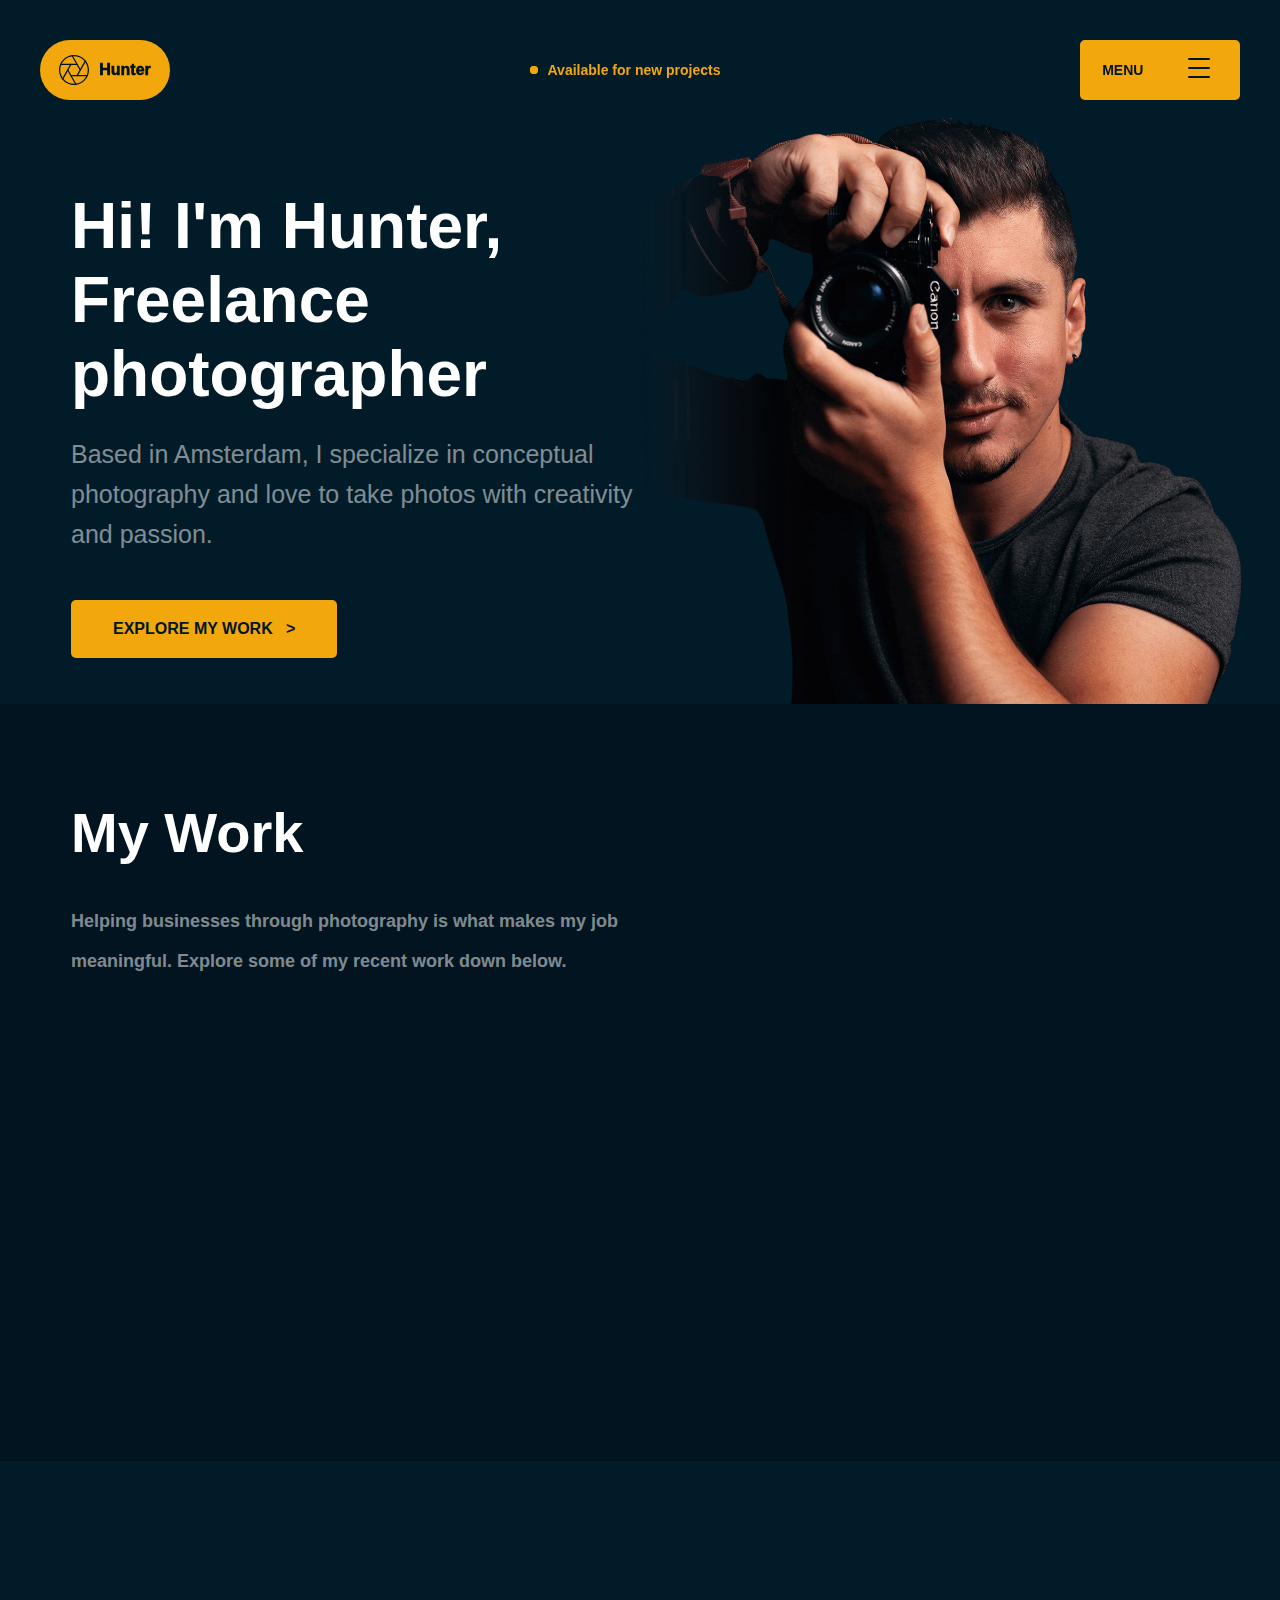
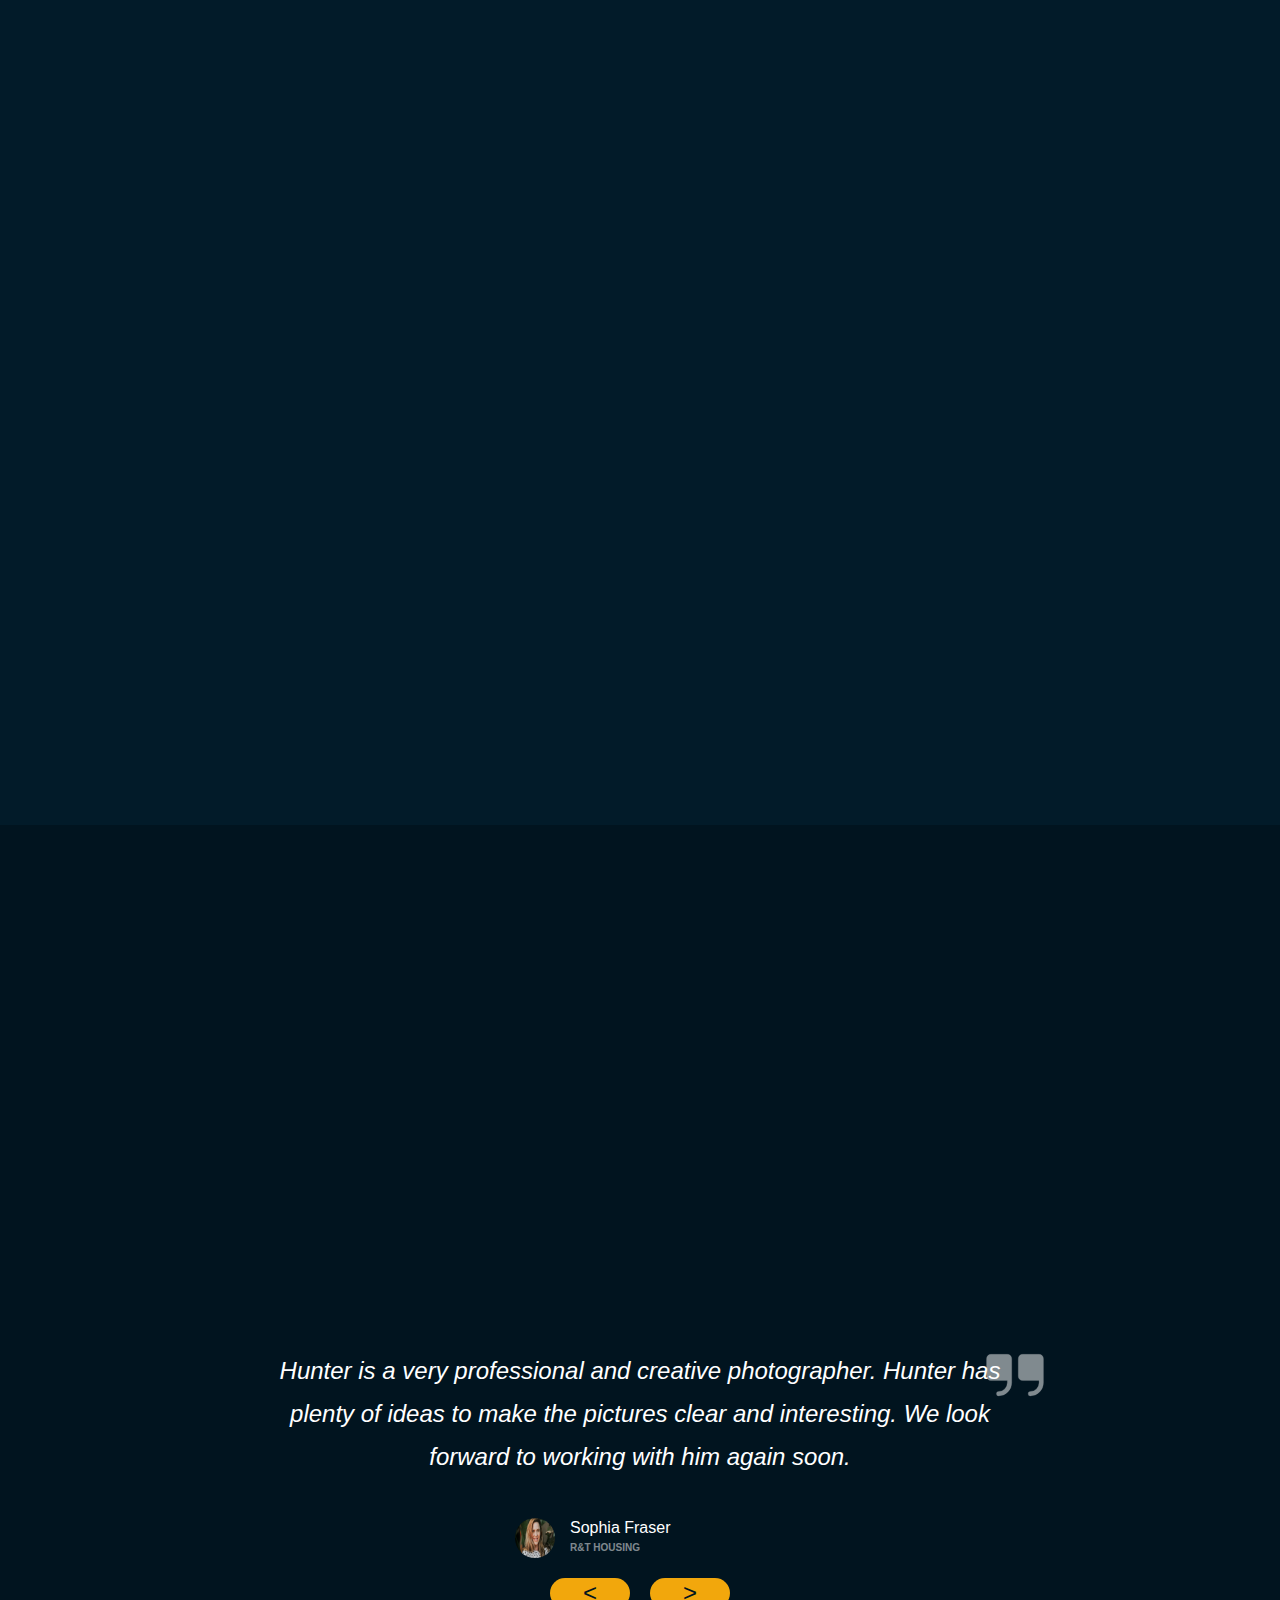
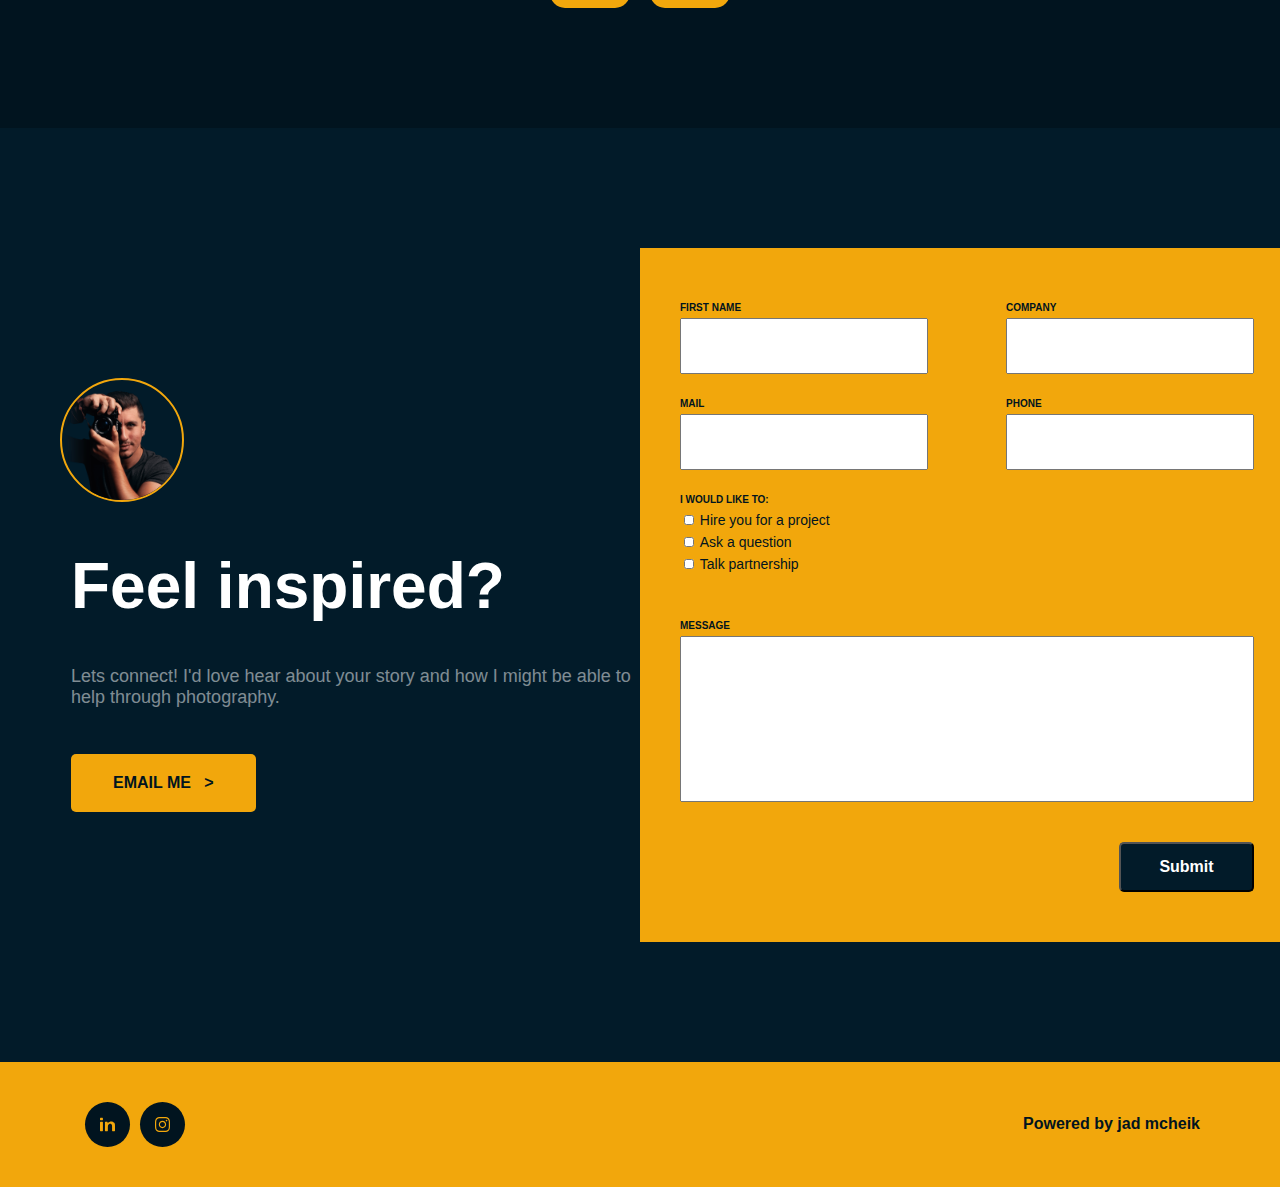
==== Index.Html @ 661935a6 "Add files via upload" ====
<!DOCTYPE html>
<html lang="en">
  <head>
    <meta charset="UTF-8" />
    <meta name="viewport" content="width=device-width, initial-scale=1.0" />
    <title>Document</title>

    <link rel="stylesheet" href="index.css" />
  </head>

  <body>
    <script src="index.js"></script>

    <div id="barDiv">
      <a href="." id="pageLink">
        <div id="hunterOuterDiv">
          <div id="hunter">
            <img src="hunterLogo.svg" id="hunterLogo" />
            <div id="hunterSpan">Hunter</div>
          </div>
        </div>
      </a>

      <div id="middleOfBar">
        <div id="roundedOuterDiv">
          <div id="roundedInnerDiv"></div>
        </div>
        <div>
          <a href="#getInTouch" id="availableSpan">
            <span>Available for new projects </span></a
          >
        </div>
      </div>
      <div id="biggestMenuDiv" >
        <div id="menuDiv" onclick="displayMenu()">
          <div id="menuSpan"><span> MENU </span></div>

          <div id="nav-icon2">
            <span></span>
            <span></span>
            <span></span>
            <span></span>
            <span></span>
            <span></span>
          </div>
        </div>
        <script src="https://code.jquery.com/jquery-3.6.0.min.js"></script>

        <script>
          $(document).ready(function () {
            function toggleHamburger() {
              $("#nav-icon2").toggleClass("open");
            }

            $("#menuDiv").click(function () {
              toggleHamburger();
            });

           
          });
        </script>

        <div id="menu-content">
          <a href="#secondTitle">Portfolio</a>
          <a href="#AboutMe">About me</a>
          <a href="#logoIpsmDiv">Clients</a>
          <a href="#getInTouch">Get in touch</a>
        </div>
      </div>
    </div>

    <div id="firstContainer">
      <div id="firstTitle" class="slideUp">
        <h1>Hi! I'm Hunter, Freelance photographer</h1>
        <span id="span1"
          >Based in Amsterdam, I specialize in conceptual photography and love
          to take photos with creativity and passion.</span
        >
        <a
          href="#myWork"
          id="exploreMyWork"
          onmouseover="ChangeIcon(this)"
          onmouseout="ResetIcon(this)"
        >
          EXPLORE MY WORK &nbsp; <span id="greaterThan"> > </span></a
        >
      </div>

      <div><img src="guy.png" id="guyImage" /></div>
    </div>

    <div id="myWork">
      <div id="secondTitle">
        <p>My Work</p>
        <span id="span2">
          Helping businesses through photography is what makes my job
          meaningful. Explore some of my recent work down below.</span
        >
      </div>

      <div id="hello" class="MWF" style="visibility: hidden">
        <!-- MWF stands for MyWork Fields -->
        <div class="MWFBar">
          <div class="MWFTitle">
            <span class="MWFTitleNumber">01/</span>
            <span class="MWFTitleText"> Interior photography </span>
          </div>

          <div class="MWFCategories">
            <div class="categories">Real estate</div>
            <div class="categories">Interior design</div>
          </div>
        </div>

        <div class="MWFImages">
          <div class="Container">
            <div class="IMGDIV"><img src="Interior 1.jpg" /></div>
            <div class="yellowLayer">
              <div class="ContentVIEW"><span> VIEW </span></div>
            </div>
          </div>
          <div class="Container">
            <div class="IMGDIV"><img src="Interior 2.jpg" /></div>
            <div class="yellowLayer">
              <div class="ContentVIEW"><span> VIEW </span></div>
            </div>
          </div>
          <div class="Container">
            <div class="IMGDIV"><img src="Interior 3.jpg" /></div>
            <div class="yellowLayer">
              <div class="ContentVIEW"><span> VIEW </span></div>
            </div>
          </div>
        </div>

        <div class="invisibleImages" id="invImg1">
          <div class="Container">
            <div class="IMGDIV"><img src="Interior 4.jpg" /></div>
            <div class="yellowLayer">
              <div class="ContentVIEW"><span> VIEW </span></div>
            </div>
          </div>
          <div class="Container">
            <div class="IMGDIV"><img src="Interior 5.jpg" /></div>
            <div class="yellowLayer">
              <div class="ContentVIEW"><span> VIEW </span></div>
            </div>
          </div>
          <div class="Container">
            <div class="IMGDIV"><img src="Interior 6.jpg" /></div>
            <div class="yellowLayer">
              <div class="ContentVIEW"><span> VIEW </span></div>
            </div>
          </div>
          <div class="Container">
            <div class="IMGDIV"><img src="Interior 7.jpg" /></div>
            <div class="yellowLayer">
              <div class="ContentVIEW"><span> VIEW </span></div>
            </div>
          </div>
          <div class="Container">
            <div class="IMGDIV"><img src="Interior 8.jpg" /></div>
            <div class="yellowLayer">
              <div class="ContentVIEW"><span> VIEW </span></div>
            </div>
          </div>
          <div class="Container">
            <div class="IMGDIV"><img src="Interior 9.jpg" /></div>
            <div class="yellowLayer">
              <div class="ContentVIEW"><span> VIEW </span></div>
            </div>
          </div>
        </div>

        <div class="viewFullGallery" id="VFG1" onclick="ChangeThisIcon(this)">
          <div>VIEW FULL GALLERY &nbsp;</div>
          <div><img src="toDown.svg" id="arrow1" class="arrowIcon" /></div>
        </div>
      </div>
    </div>

    <div id="AboutMe">
      <div id="AboutMeImages">
        <div><img src="About Image 1.jpg" id="AboutImage1" /></div>
        <div>
          <img src="About Image 2.jpg" id="AboutImage2" class="rightToLeft" />
        </div>
      </div>

      <div id="thirdTitle" style="visibility: hidden">
        <h2>Why I fell in love with photography</h2>
        <span id="span3"
          >Lorem ipsum dolor sit amet, consectetur adipiscing elit. Suspendisse
          varius enim in eros elementum tristique. Duis cursus, mi quis viverra
          ornare, eros dolor interdum nulla, ut commodo diam libero vitae erat.
          Aenean faucibus nibh et justo cursus id rutrum lorem imperdiet. Nunc
          ut sem vitae risus tristique posuere.<br /><br />

          Lorem ipsum dolor sit amet, consectetur adipiscing elit. Suspendisse
          varius enim in eros elementum tristique. Duis cursus, mi quis viverra
          ornare, eros dolor interdum nulla, ut commodo diam libero vitae erat.
          Aenean faucibus nibh et justo cursus id rutrum lorem imperdiet. Nunc
          ut sem vitae risus tristique posuere.</span
        >

        <a
          href="#getInTouch"
          id="workWithMe"
          onmouseover="ChangeIcon(this)"
          onmouseout="ResetIcon(this)"
        >
          WORK WITH ME &nbsp; <span id="greaterThan1"> > </span></a
        >
      </div>
    </div>
    <div id="logoIpsmDiv">
      <div id="logoIpsum1" style="visibility: hidden">
        <div><img src="Logo Ipsum 1.svg" /></div>
        <div><img src="Logo Ipsum 2.svg" /></div>
        <div><img src="Logo Ipsum 3.svg" /></div>
        <div><img src="Logo Ipsum 4.svg" /></div>
      </div>

      <div id="logoIpsum2" style="visibility: hidden">
        <div><img src="Logo Ipsum 2.svg" /></div>
        <div><img src="Logo Ipsum 3.svg" /></div>
        <div><img src="Logo Ipsum 4.svg" /></div>
        <div><img src="Logo Ipsum 1.svg" /></div>
      </div>

      <div id="logoIpsum3" style="visibility: hidden">
        <div><img src="Logo Ipsum 4.svg" /></div>
        <div><img src="Logo Ipsum 1.svg" /></div>
        <div><img src="Logo Ipsum 2.svg" /></div>
        <div><img src="Logo Ipsum 3.svg" /></div>
      </div>
    </div>

    <div id="comments">
      <div id="commentsOuterDiv">
        <div id="quotesImgDiv"><img src="Quotes.svg" id="QuotesImg" /></div>

        <div class="slides">
          <div>
            Hunter is a very professional and creative photographer. Hunter has
            plenty of ideas to make the pictures clear and interesting. We look
            forward to working with him again soon.
          </div>
          <div class="commentInfo">
            <div class="commentIMGDiv">
              <img src="Sofia fraser.jpg" class="commentIMG" />
            </div>
            <div class="commentIMGInfo">
              <div class="commentName">Sophia Fraser</div>
              <div class="commentMajor">R&T HOUSING</div>
            </div>
          </div>
        </div>

        <div class="slides">
          <div>
            We were looking for a photographer that could deliver corporate yet
            personal photos of our company and we’re happy to say that Hunter
            exceeded our expectations.
          </div>
          <div class="commentInfo">
            <div class="commentIMGDiv">
              <img src="ALESSANDRO.jpg" class="commentIMG" />
            </div>
            <div class="commentIMGInfo">
              <div class="commentName">Alessandro Rutledge</div>
              <div class="commentMajor">CLEARSKY</div>
            </div>
          </div>
        </div>

        <div class="slides">
          <div>
            I can't thank Hunter enough. As an interior designer it is a blast
            to work with Hunter. He masters capturing the ''feeling'' of a room
            and guides you through his process step by step.
          </div>
          <div class="commentInfo">
            <div class="commentIMGDiv">
              <img src="MAX DUNCAN.jpg" class="commentIMG" />
            </div>
            <div class="commentIMGInfo">
              <div class="commentName">Max Duncan</div>
              <div class="commentMajor">MD INTERIOR DESIGN</div>
            </div>
          </div>
        </div>
      </div>

      <div id="commentsButtonsDiv">
        <div class="commentButton" onclick="plusDivs(-1)">&lt;</div>
        <div class="commentButton" onclick="plusDivs(1)">></div>

        <script>
          var slideIndex = 1;
          showDivs(slideIndex);

          function plusDivs(n) {
            showDivs((slideIndex += n));
          }

          function showDivs(n) {
            var i;
            var x = document.getElementsByClassName("slides");
            if (n > x.length) {
              slideIndex = 1;
            }
            if (n < 1) {
              slideIndex = x.length;
            }
            for (i = 0; i < x.length; i++) {
              x[i].style.display = "none";
            }
            x[slideIndex - 1].style.display = "flex";
          }
        </script>
      </div>
    </div>

    <div id="getInTouch">
      <div id="leftDiv">
        <div><img src="guy.png" class="slideUp" id="roundedGuyImg" /></div>
        <div id="lastTitle" class="slideUp">
          <h1>Feel inspired?</h1>
          <span id="span4"
            >Lets connect! I'd love hear about your story and how I might be
            able to help through photography.</span
          >
          <a
            href="#"
            id="emailMe"
            onmouseover="ChangeIcon(this)"
            onmouseout="ResetIcon(this)"
          >
            EMAIL ME &nbsp; <span id="greaterThan2"> > </span></a
          >
        </div>
      </div>

      <div id="formDiv">
        <div>
          <div class="innerDiv">
            <div>FIRST NAME</div>
            <div><input type="text" name="fname" /></div>
          </div>

          <div class="innerDiv">
            <div>COMPANY</div>
            <div><input type="text" name="company" /></div>
          </div>
        </div>

        <div>
          <div class="innerDiv">
            <div>MAIL</div>
            <div><input type="email" name="mail" /></div>
          </div>

          <div class="innerDiv">
            <div>PHONE</div>
            <div><input type="number" name="phone" /></div>
          </div>
        </div>

        <div id="checkboxDiv">
          <div class="innerDiv">
            <div>I WOULD LIKE TO:</div>
            <div>
              <div>
                <input type="checkbox" id="project" name="project" />
                <label for="project"> Hire you for a project</label><br />
              </div>
              <div>
                <input type="checkbox" id="question" name="question" />
                <label for="question"> Ask a question</label><br />
              </div>
              <div>
                <input type="checkbox" id="partnership" name="partnership" />
                <label for="partnership"> Talk partnership</label><br /><br />
              </div>
            </div>
          </div>
        </div>

        <div id="messageDiv">
          <div class="innerDiv">
            <div>MESSAGE</div>

            <textarea> </textarea>
          </div>
        </div>

        <div>
          <div class="innerDiv" id="submitFormDiv">
            <input type="button" value="Submit" id="submitForm" />
          </div>
        </div>
      </div>
    </div>

    <div id="signature">
      <div id="signatureLogos">
        <div><img src="linkedinlogo.svg" /></div>
        <div><img src="Instagram.svg" /></div>
      </div>

      <div>Powered by jad mcheik</div>
    </div>
  </body>
</html>
---- index.css ----
.slideUp {
  animation-name: slideUp;

  animation-duration: 1s;

  visibility: visible;
}

@keyframes slideUp {
  0% {
    opacity: 0;
    transform: translateY(10%);
  }

  100% {
    opacity: 1;
    transform: translateY(0%);
  }
}

body {
  padding: 0px;
  margin: 0px;
  width: 100%;
  background-color: #01141f;
  font-family: sans-serif;
}

#firstContainer {
  background-color: #021b29;
  display: grid;
  padding-top: 60px;
  margin: 0px;
  grid-template-columns: 50% 50%;
}

#firstTitle,
#secondTitle,
#thirdTitle,
#lastTitle {
  margin-top: 40px;
  padding-left: 71px;
  font-size: 32px;
  color: white;
  display: flex;

  flex-flow: column nowrap;
  justify-content: center;
}

#secondTitle {
  width: 600px;
}

#thirdTitle {
  padding: 50px 50px 100px 0px;
}

#guyImage {
  width: 100%;
  height: 100%;
}

#greaterThan,
#greaterThan1,
#greaterThan2 {
  display: inline-block;
}

#exploreMyWork,
#workWithMe,
#emailMe,
.viewFullGallery {
  text-decoration: none;
  color: rgb(1, 20, 31);
  background-color: #f2a70c;
  padding: 20px 42px;
  border-radius: 5px;
  width: fit-content;
  font-size: 16px;
  margin-top: 46px;
  font-weight: bold;
}

#span1,
#span2,
#span3 {
  color: rgba(255, 255, 255, 0.5);
  font-size: 25px;
  line-height: 40px;
  margin-top: -20px;
}

#span2,
#span3,
#span4 {
  color: rgba(255, 255, 255, 0.5);
  font-size: 18px;
}

#barDiv {
  width: 100%;
  height: 140px;
  display: flex;
  flex-flow: row nowrap;
  align-items: center;
  justify-content: space-between;
  background-color: transparent;
  position: fixed;
  z-index: 2;
}

#hunterOuterDiv {
  width: 130px;
  height: 60px;

  margin-left: 40px;
}

a:active {
  color: red;
}

#hunter {
  display: flex;
  align-items: center;
  justify-content: center;
  flex-flow: row nowrap;
  padding: auto;
  background-color: #f2a70c;
  color: rgb(1, 20, 31);

  border-top-right-radius: 30px;
  border-bottom-right-radius: 30px;
  border-top-left-radius: 30px;
  border-bottom-left-radius: 30px;
  width: 130px;
  height: 60px;

  right: 0;
  top: 0;
  cursor: pointer;
}

#hunterLogo {
  width: 30px;
  height: 30px;
  margin-left: 10px;
  margin-right: 10px;
}

#pageLink {
  text-decoration: none;
}

#hunterSpan {
  font-size: 16px;
  line-height: 30px;
  opacity: 1;
  font-weight: 1000;
  margin-right: 10px;
}

#middleOfBar {
  display: flex;
  flex-flow: row nowrap;
  align-items: center;
  justify-content: center;
  width: 200px;
  padding: 10px;
  opacity: 1;
  transition-duration: 0.3s;
}

#roundedOuterDiv {
  width: 8px;
  height: 8px;
  border-radius: 50%;
  background-color: #f2a70c;
}

@keyframes roundedInnerDiv {
  to {
    transform: scale3d(2.5, 2.5, 2.5);
    opacity: 20%;
  }
}

#roundedInnerDiv {
  width: 8px;
  height: 8px;
  border-radius: 50%;
  background-color: #f2a70c;
  animation-name: roundedInnerDiv;
  animation-duration: 1s;
  animation-iteration-count: infinite;
  animation-timing-function: ease-in-out;
}

#availableSpan {
  text-decoration: none;
  color: #f2a70c;
  font-weight: bold;
  font-size: 14px;
  line-height: 20px;
  padding-left: 10px;
}

#menuDiv {
  display: flex;
  flex-flow: row nowrap;
  background-color: #f2a70c;
  color: rgb(1, 20, 31);
  padding: auto;
  border-radius: 5px;
  width: fit-content;
  font-size: 14px;
  line-height: 20px;
  font-weight: 800;
  margin-right: 40px;
  right: 0;
  top: 0;
  width: 160px;
  height: 60px;
  align-items: center;
  justify-content: space-around;
  cursor: pointer;
}

#menu-content {

  background-color: #f2a70c;
  min-width: 160px;
  border-bottom-right-radius: 30px;
  border-bottom-left-radius: 5px;
  margin-top: 90px;
  height: 0;
  opacity: 0;
  position: absolute;
  transition: all 0.5s ease-in-out;
  top: 0;
}

#menu-content a {
  color: rgba(22, 19, 19, 0.8);
  padding: 12px 16px;
  text-decoration: none;
  display: block;
  font-weight: 600;
  font-size: 16px;
}

#menu-content a:hover {
  text-decoration: underline;
}

#nav-icon2 {
  width: 30px;
  height: 25px;
  position: relative;
  -webkit-transform: rotate(0deg);
  -moz-transform: rotate(0deg);
  -o-transform: rotate(0deg);
  transform: rotate(0deg);
  -webkit-transition: 0.5s ease-in-out;
  -moz-transition: 0.5s ease-in-out;
  -o-transition: 0.5s ease-in-out;
  transition: 0.5s ease-in-out;
  cursor: pointer;
}

#nav-icon2 span {
  display: block;
  position: absolute;
  height: 2px;
  width: 50%;
  background: rgb(1, 20, 31);
  opacity: 1;
  -webkit-transform: rotate(0deg);
  -moz-transform: rotate(0deg);
  -o-transform: rotate(0deg);
  transform: rotate(0deg);
  -webkit-transition: 0.25s ease-in-out;
  -moz-transition: 0.25s ease-in-out;
  -o-transition: 0.25s ease-in-out;
  transition: 0.25s ease-in-out;
}

#nav-icon2 span:nth-child(even) {
  left: 25%;
  border-radius: 0 4.5px 4.5px 0;
}

#nav-icon2 span:nth-child(odd) {
  left: 0px;
  border-radius: 4.5px 0 0 4.5px;
}

#nav-icon2 span:nth-child(1),
#nav-icon2 span:nth-child(2) {
  top: 0px;
}

#nav-icon2 span:nth-child(3),
#nav-icon2 span:nth-child(4) {
  top: 9px;
}

#nav-icon2 span:nth-child(5),
#nav-icon2 span:nth-child(6) {
  top: 18px;
}

#nav-icon2.open span:nth-child(1),
#nav-icon2.open span:nth-child(6) {
  -webkit-transform: rotate(45deg);
  -moz-transform: rotate(45deg);
  -o-transform: rotate(45deg);
  transform: rotate(45deg);
}

#nav-icon2.open span:nth-child(2),
#nav-icon2.open span:nth-child(5) {
  -webkit-transform: rotate(-45deg);
  -moz-transform: rotate(-45deg);
  -o-transform: rotate(-45deg);
  transform: rotate(-45deg);
}

#nav-icon2.open span:nth-child(1) {
  left: 2.5px;
  top: 3.5px;
}

#nav-icon2.open span:nth-child(2) {
  left: calc(50% - 2.5px);
  top: 3.5px;
}

#nav-icon2.open span:nth-child(3) {
  left: -50%;
  opacity: 0;
}

#nav-icon2.open span:nth-child(4) {
  left: 100%;
  opacity: 0;
}

#nav-icon2.open span:nth-child(5) {
  left: 2.5px;
  top: 14.4px;
}

#nav-icon2.open span:nth-child(6) {
  left: calc(50% - 2.5px);
  top: 14.5px;
}

#secondTitle {
  font-size: 56px;
  font-weight: bold;
}

.MWF {
  display: flex;
  flex-flow: column nowrap;
  padding: 40px 80px 40px 66px;
}

.MWFBar {
  display: flex;
  flex-flow: row nowrap;
  align-items: center;
  justify-content: space-between;
  margin-right: -20px;
  margin-bottom: 20px;
}

.MWFTitleNumber {
  color: #f2a70c;
  font-size: 18px;
  font-weight: 700;
}

.MWFTitleText {
  font-size: 24px;
  color: white;
  font-weight: bold;
}

.MWFCategories {
  display: flex;
  flex-flow: row nowrap;
}

.categories {
  font-size: 14px;
  font-weight: 600;
  background-color: #021b29;
  color: rgba(255, 255, 255, 0.5);
  margin-left: 10px;
  padding: 10px 20px;
  border-top-right-radius: 30px;
  border-bottom-right-radius: 30px;
  border-top-left-radius: 30px;
  border-bottom-left-radius: 30px;
}

.MWFImages {
  display: grid;
  grid-template-columns: 30% 30% 30%;

  justify-content: space-between;
  column-gap: 40px;
  row-gap: 40px;
  margin: 0px;
}

.MWFImages > div {
  width: 380px;
  height: 240px;
  cursor: pointer;
}

.ContentVIEW {
  opacity: 1;
  font-size: 12px;
  font-weight: 700;
  display: block;
  width: 40px;
  text-align: center;
  padding: 10px;
  border-top-right-radius: 30px;
  border-bottom-right-radius: 30px;
  border-top-left-radius: 30px;
  border-bottom-left-radius: 30px;

  background-color: rgb(1, 20, 31);
  color: white;
}

.yellowLayer {
  opacity: 0.85;
  display: none;
  align-items: center;
  justify-content: center;
  position: relative;
  margin-top: -68%;
  background-color: #f2a70c;
  width: 380px;
  height: 255px;

  border-radius: 5px;
}

.Container:hover .yellowLayer {
  display: flex;
}

.MWFImages img {
  width: 100%;
  height: 100%;
  border-radius: 5px;
}

.invisibleImages {
  display: none;
}

.visibleImages {
  display: grid;
  grid-template-columns: 30% 30% 30%;

  justify-content: space-between;
  column-gap: 40px;
  row-gap: 40px;
  margin: 0px;
  margin-top: 40px;
}

.visibleImages > div {
  width: 380px;
  height: 240px;

  cursor: pointer;
}

.visibleImages img {
  width: 100%;
  height: 100%;
  border-radius: 5px;
}

.viewFullGallery {
  align-self: flex-end;
  display: flex;
  flex-flow: row nowrap;
  margin-right: -20px;
  cursor: pointer;
}

.arrowIcon {
  width: 10px;
  height: 10px;
  padding-left: 10px;
}

#AboutMe {
  background-color: #021b29;
  display: grid;
  padding-top: 60px;
  padding-right: 60px;
  margin: 0px;
  grid-template-columns: 50% 50%;

  justify-content: center;
  align-content: center;
}

#AboutMeImages {
  z-index: 1;
  display: flex;
  flex-flow: column nowrap;
  align-items: center;
  justify-content: center;
}

#AboutMeImages div img {
  width: 450px;
  height: 300px;
}

#AboutImage1 {
  rotate: 15deg;
  box-sizing: border-box;
  transition: 1s;
  padding-right: 450px;
}

#AboutImage2 {
  rotate: z -15deg;
  box-sizing: border-box;
  transition: 1s;
  padding-left: 450px;
}

#logoIpsmDiv {
  margin-top: 120px;
}

.logoIpsum {
  width: 100%;
  display: grid;
  grid-template-columns: 20% 20% 20% 20%;
  align-content: center;
  justify-content: center;
  margin: 40px 0;
  column-gap: 40px;
}

.logoIpsum div {
  display: flex;
  align-items: center;
  justify-content: center;
  background-color: #021b29;
  height: 200px;
}

.logoIpsum div img {
  opacity: 50%;
}

.logoIpsum div:hover img {
  opacity: 100%;
}

#QuotesImg {
  width: 70px;
  height: 70px;
  opacity: 0.5;
  z-index: 0;
}

#quotesImgDiv {
  margin-left: 740px;
  margin-top: 40px;

  position: absolute;
}

#comments {
  display: flex;
  flex-flow: column nowrap;
  align-items: center;
}

.slides {
  display: none;

  flex-flow: column nowrap;
  align-items: center;
  justify-content: space-around;
  color: white;
  width: 800px;

  z-index: 1;
  margin-top: 30px;
}

.slides > div {
  font-weight: 400;
  text-align: center;
  line-height: 43px;
  font-size: 24px;
  font-style: italic;
  margin: 20px;
}

.commentInfo {
  display: flex;
  flex-flow: row nowrap;
  align-items: center;
  justify-content: flex-start;
  width: 250px;
}

.commentIMG {
  width: 40px;
  height: 40px;
  border-radius: 50%;
}

.commentIMGDiv {
  display: flex;
  align-items: center;
  justify-content: center;
  margin-right: 15px;
}

.commentIMGInfo {
  display: flex;
  flex-flow: column nowrap;
  align-items: flex-start;
  justify-content: space-between;
  font-weight: 500;
  text-align: center;
  line-height: 20px;
  font-size: 16px;
  font-style: normal;
  width: fit-content;
}

.commentMajor {
  font-weight: 700;
  text-align: normal;
  font-style: normal;

  color: rgba(255, 255, 255, 0.5);
  font-size: 10px;
}

#commentsButtonsDiv {
  display: flex;
  width: 180px;
  flex-flow: row nowrap;
  justify-content: space-between;
}

.commentButton {
  background-color: #f2a70c;
  color: rgb(1, 20, 31);

  border-top-right-radius: 50px;
  border-bottom-right-radius: 50px;
  border-top-left-radius: 50px;
  border-bottom-left-radius: 50px;
  height: 30px;
  width: 80px;
  display: flex;
  align-items: center;
  justify-content: center;
  font-size: 24px;

  cursor: pointer;
}

#getInTouch {
  background-color: #021b29;
  display: grid;
  padding: 120px 0px;

  margin-top: 120px;

  grid-template-columns: 50% auto;
}

#leftDiv {
  display: flex;
  flex-flow: column nowrap;
  align-items: flex-start;
  justify-content: center;
}

#lastTitle {
  margin-top: 0px;
}

#roundedGuyImg {
  border: 2px solid #f2a70c;
  height: 120px;
  width: 120px;
  border-radius: 50%;
  margin-left: 60px;
}

#formDiv {
  background-color: #f2a70c;
  display: flex;
  flex-flow: column nowrap;
  justify-content: space-between;

  font-size: 10px;
  line-height: 20px;
  color: rgb(1, 20, 31);

  padding: 40px;
  width: 574px;
  margin-right: 70px;
}

#formDiv > div {
  padding: 10px 0px;
  display: flex;
  flex-flow: row nowrap;

  align-items: center;
  justify-content: space-between;
}

.innerDiv {
  display: flex;
  flex-flow: column nowrap;
  font-weight: bold;
  align-items: flex-start;
}

#formDiv input {
  width: 240px;
  height: 50px;
}

#checkboxDiv {
  display: flex;
  flex-flow: column nowrap;
  align-self: flex-start;
}

#checkboxDiv input {
  width: 10px;
  height: 10px;
}

#checkboxDiv label {
  font-size: 14px;
  font-weight: 400;
}

#messageDiv {
  display: flex;
  flex-flow: column nowrap;
  align-self: flex-start;
  align-items: flex-start;
  width: 100%;
}

#messageDiv div {
  width: 100%;
}

#messageDiv div textarea {
  width: 99%;
  height: 160px;
  resize: none;
}

#submitFormDiv {
  width: 100%;
  display: flex;
  align-items: flex-end;
  justify-content: flex-end;
}

#submitFormDiv input {
  margin-top: 20px;
  color: white;
  background-color: #021b29;
  width: 135px;
  border-radius: 5px;
  align-self: flex-end;
  justify-self: flex-end;
  font-size: 16px;
  line-height: 20px;
  font-weight: bold;
}

#submitFormDiv input:hover {
  animation-name: translateSubmit;
  animation-duration: 0.3s;
  transform: translateY(-10%);
}

@keyframes translateSubmit {
  from {
    transform: translateY(0%);
  }

  to {
    transform: translateY(-10%);
  }
}

#signature {
  display: flex;
  flex-flow: row nowrap;
  align-items: center;
  justify-content: space-between;

  background-color: #f2a70c;
  color: #01141f;
  font-weight: bold;
  padding: 40px 80px;
}

#signatureLogos {
  display: flex;
  align-items: space-between;
  justify-content: space-between;
}

#signatureLogos div {
  margin: 0px 5px;
  width: 25px;
  height: 25px;

  display: flex;
  align-items: center;
  justify-content: center;
  background-color: #01141f;
  border-radius: 50%;
  padding: 10px;
}

#signature img {
  width: 15px;
  height: 15px;
}

@media screen and (max-width: 1180px) {
  #firstContainer {
    grid-template-columns: 100%;
    padding-top: 30px;
  }

  #firstTitle {
    padding-left: 20px;
    font-size: 32px;
  }

  #exploreMyWork {
    padding: 20px 42px;

    font-size: 20px;
    margin-top: 46px;
  }

  #span1 {
    font-size: 30px;
  }
}

@media screen and (max-width: 650px) {
  #middleOfBar {
    display: none;
  }
}

@media screen and (max-width: 450px) {
  #firstContainer {
    padding-top: 10px;
  }

  #firstTitle {
    font-size: 22px;
    padding-left: 10px;
  }

  #span1 {
    font-size: 18px;
  }

  #exploreMyWork {
    font-size: 17px;
  }

  #barDiv {
    height: 70px;
  }

  #menu-content {
    margin-top: 50px;
  }

  #menuDiv {
    margin-right: 10px;
  }

  #hunter {
    margin-left: 10px;
  }
}
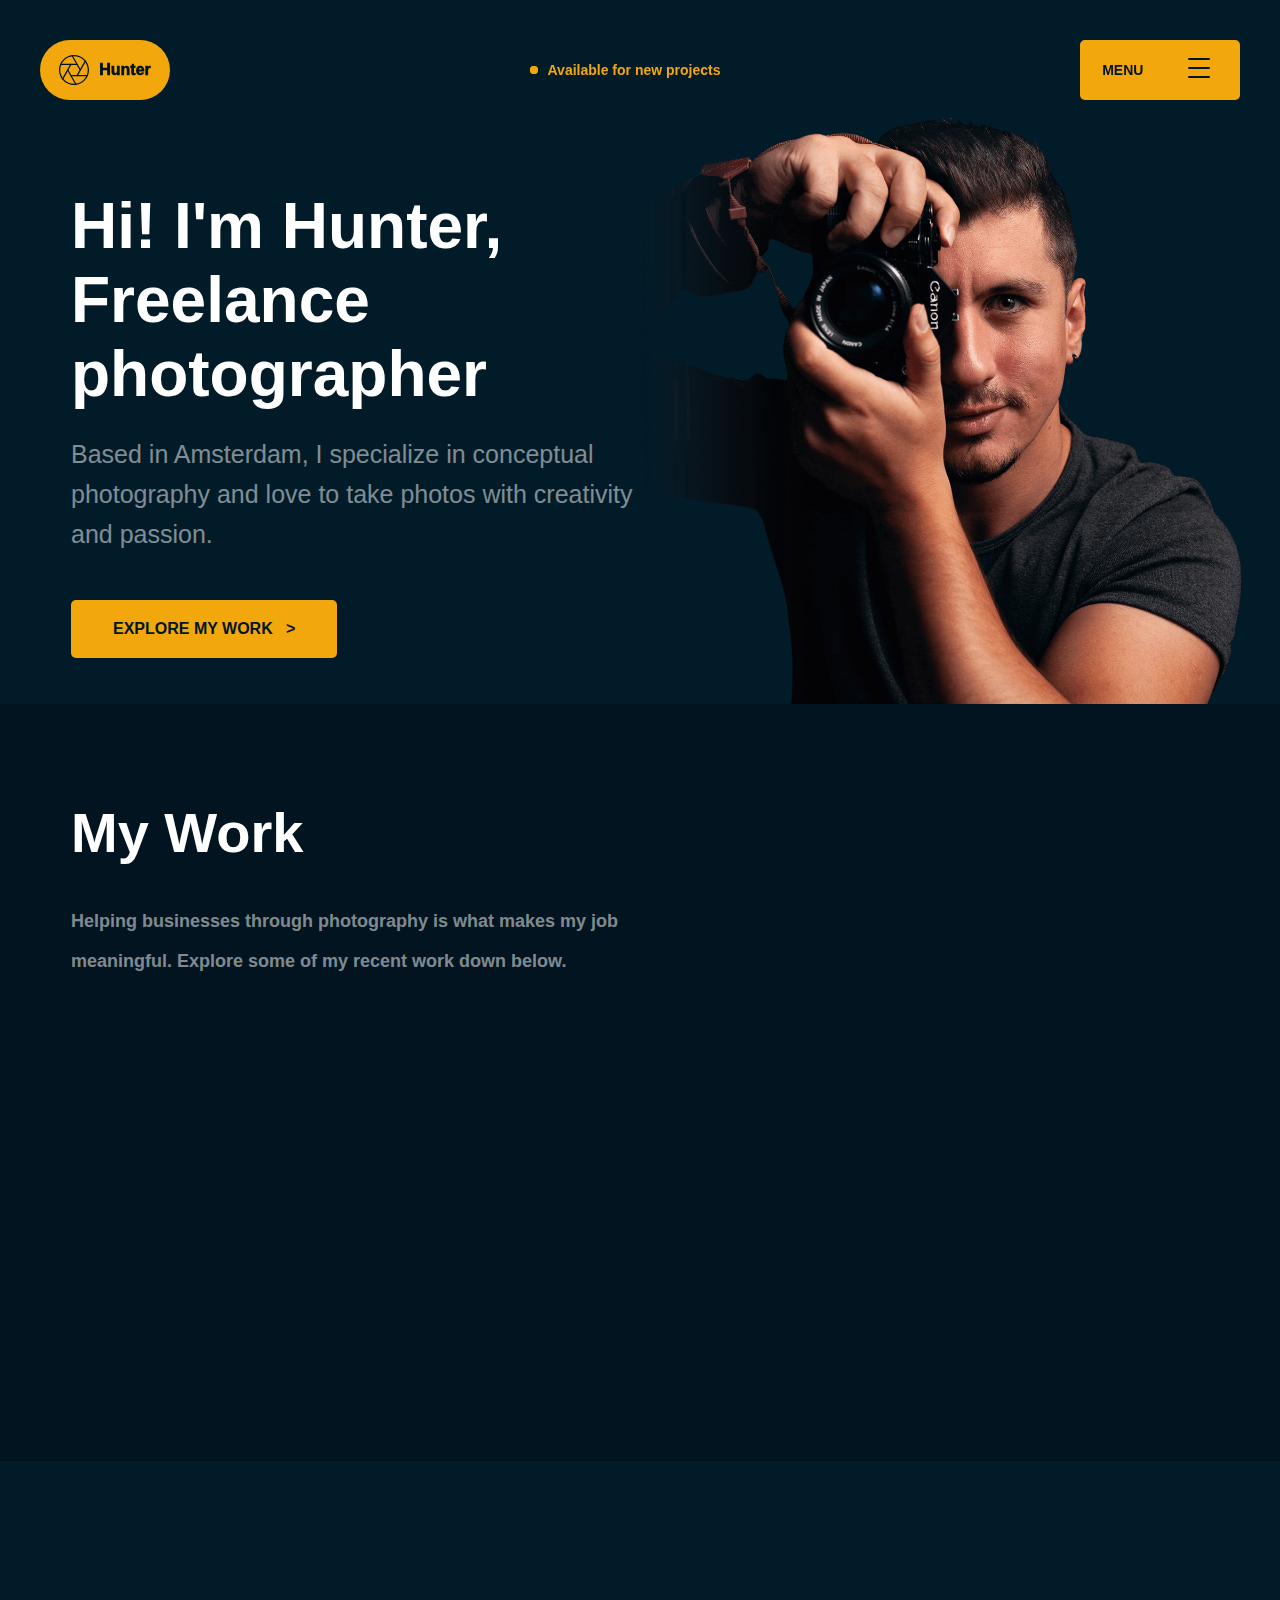
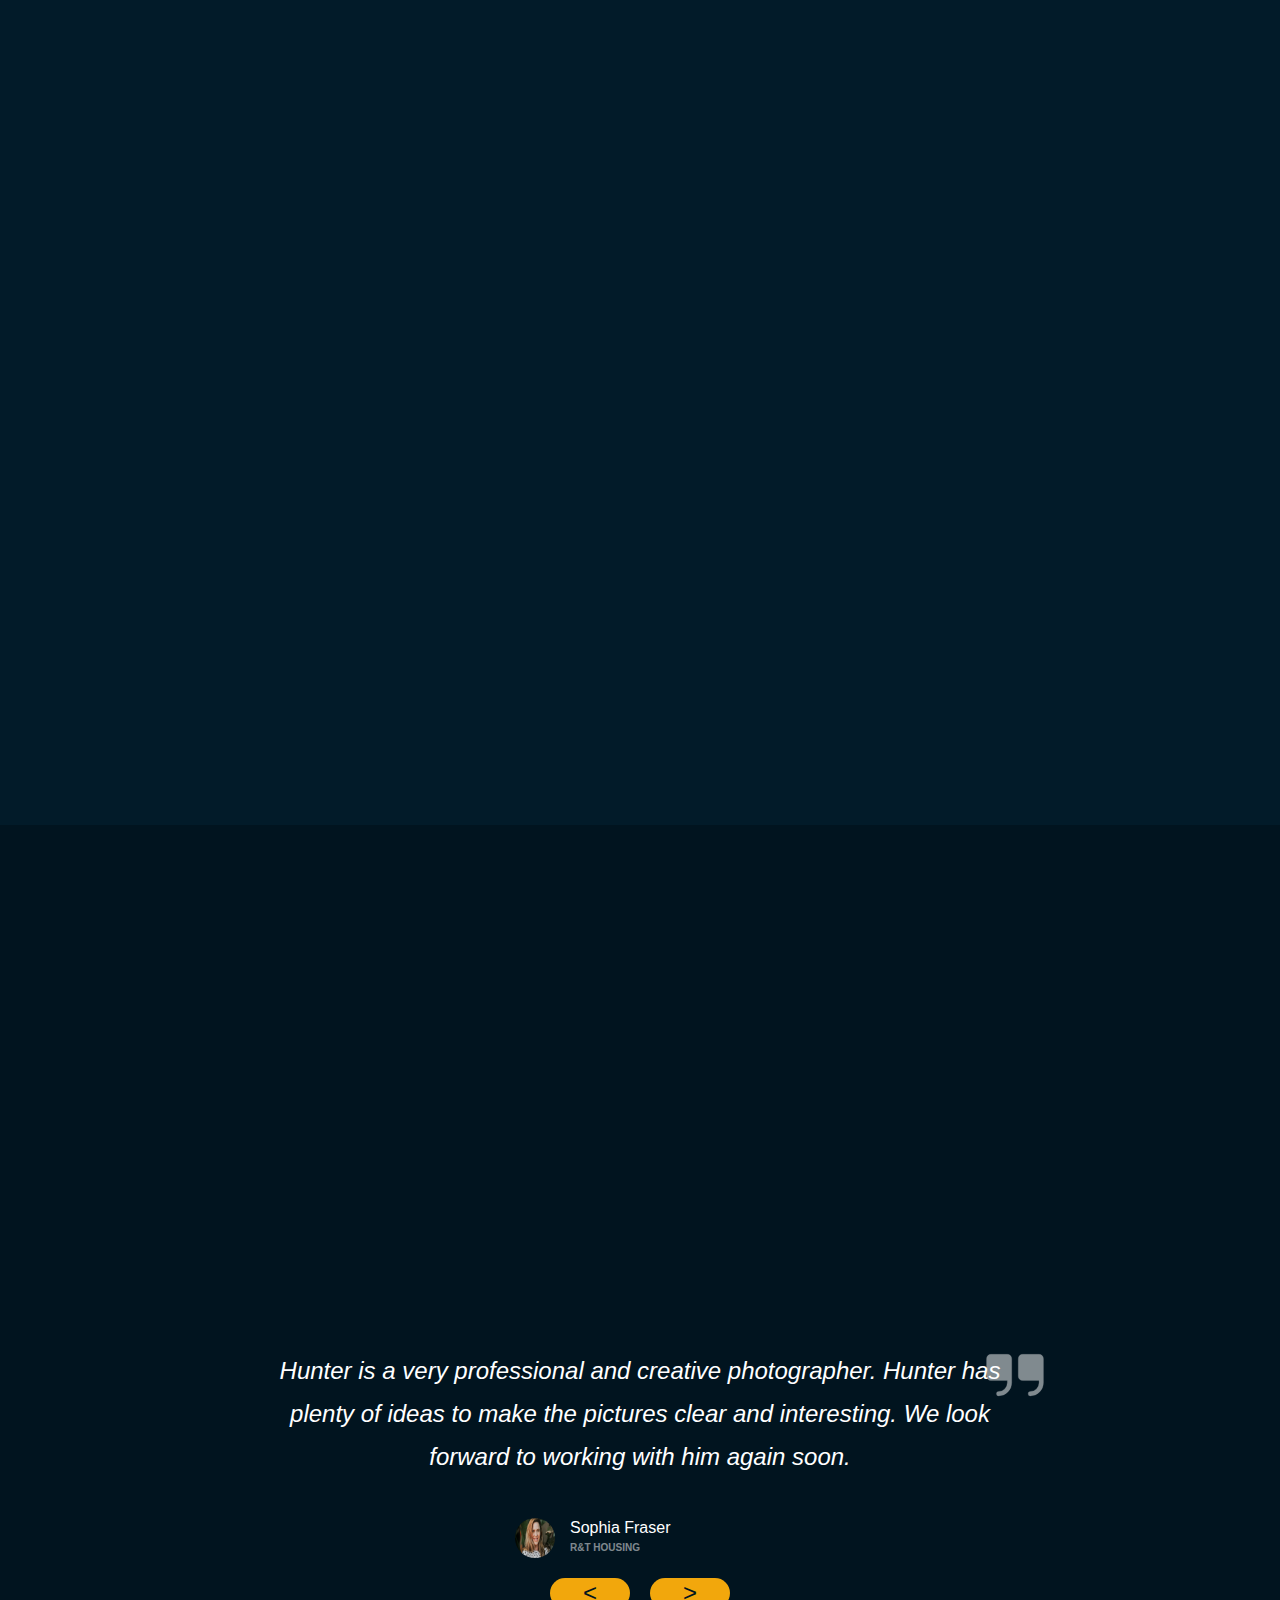
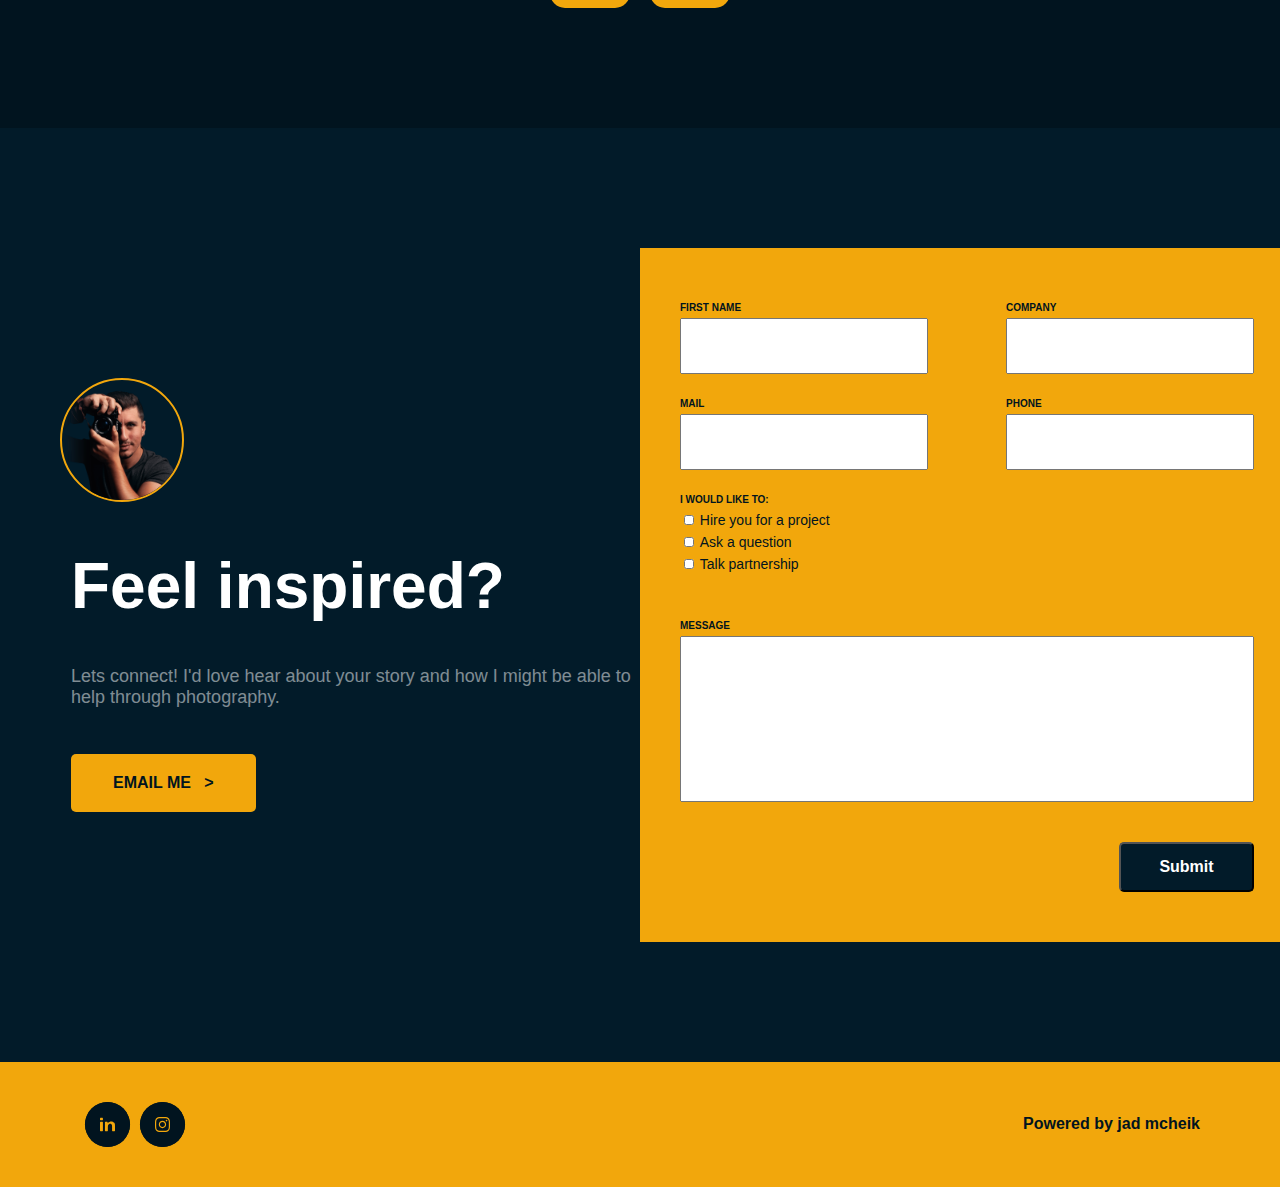
==== commit 996179df: "added links in the signature" ====
--- a/Index.Html
+++ b/Index.Html
@@ -11,6 +11,8 @@
   <body>
     <script src="index.js"></script>
 
+
+    
     <div id="barDiv">
       <a href="." id="pageLink">
         <div id="hunterOuterDiv">
@@ -405,8 +407,8 @@
 
     <div id="signature">
       <div id="signatureLogos">
-        <div><img src="linkedinlogo.svg" /></div>
-        <div><img src="Instagram.svg" /></div>
+        <div><a href="https://www.linkedin.com/in/jad-mcheik-870a9b292/" target="_blank"><div><img src="linkedinlogo.svg" /></div> </a></div>
+        <div><a href="https://www.instagram.com/jad_mcheik/" target="_blank"><div> <img src="Instagram.svg" /></div> </a></div>
       </div>
 
       <div>Powered by jad mcheik</div>
